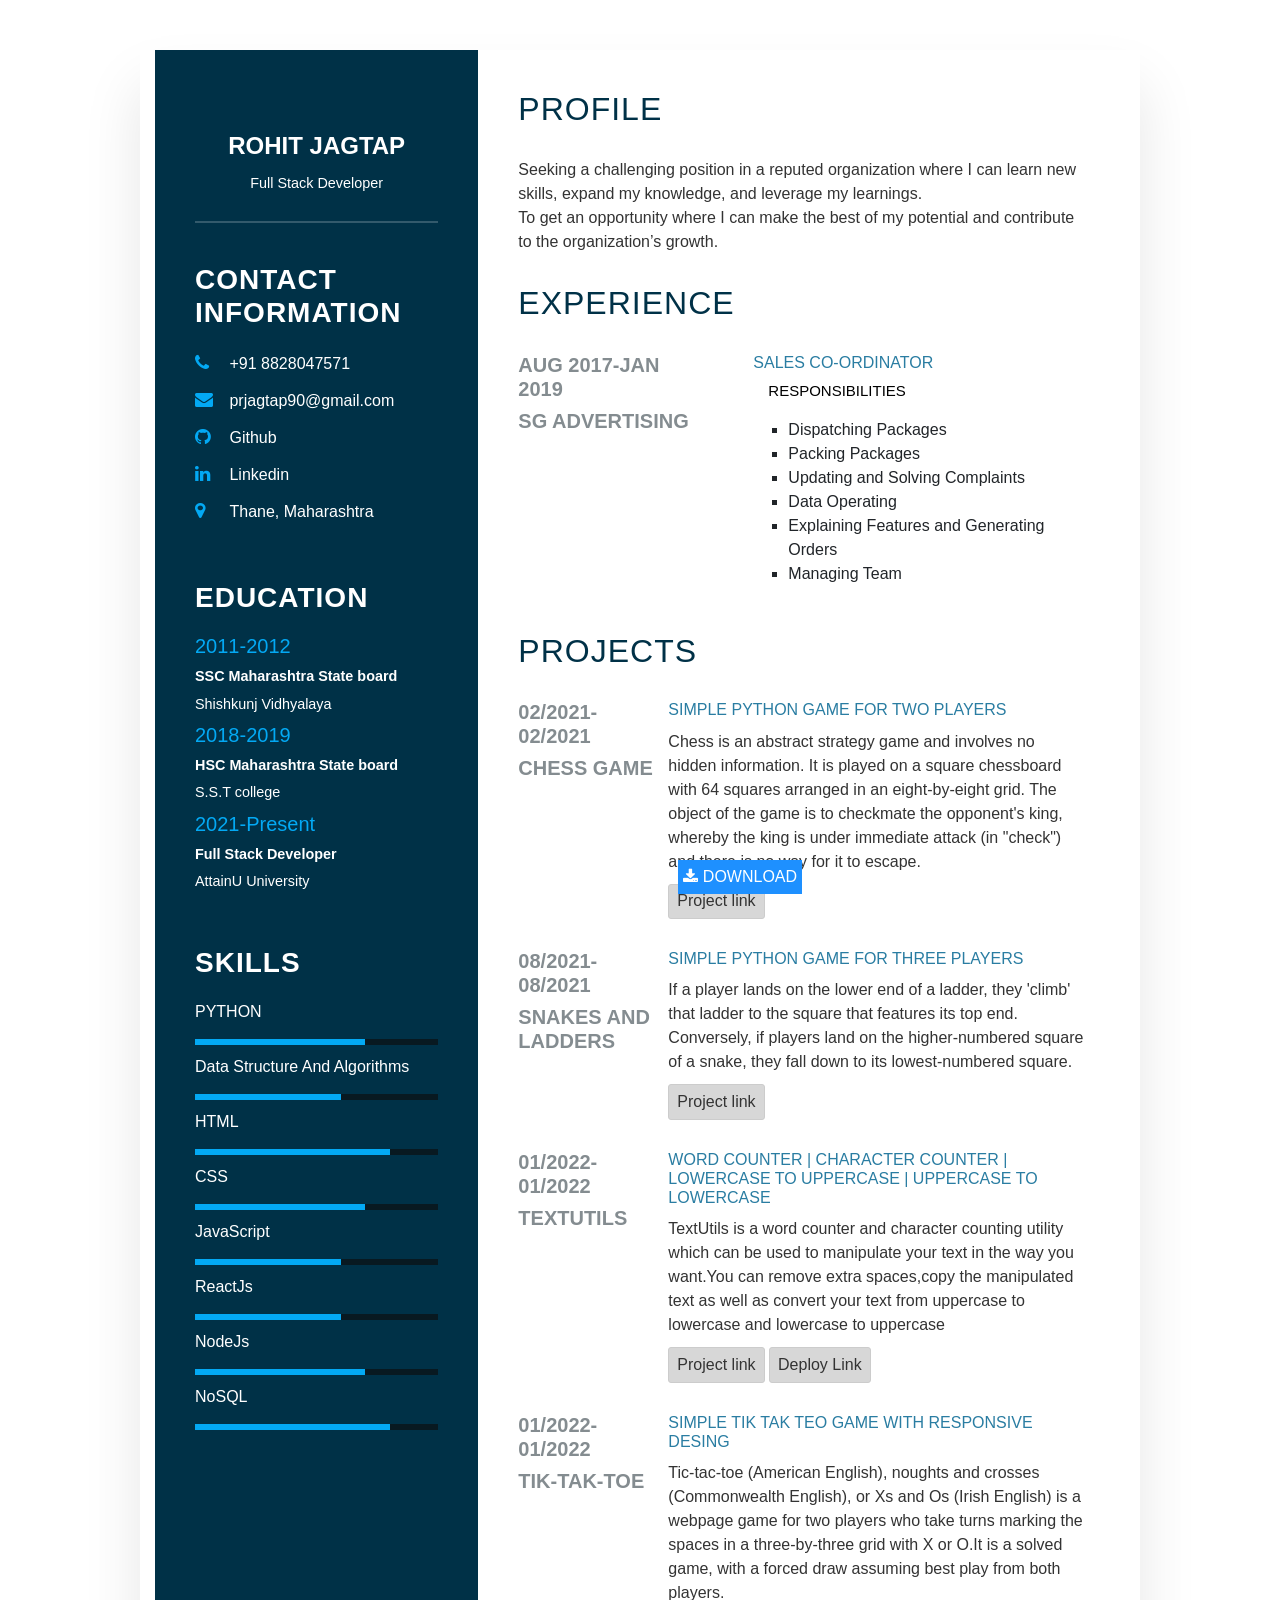
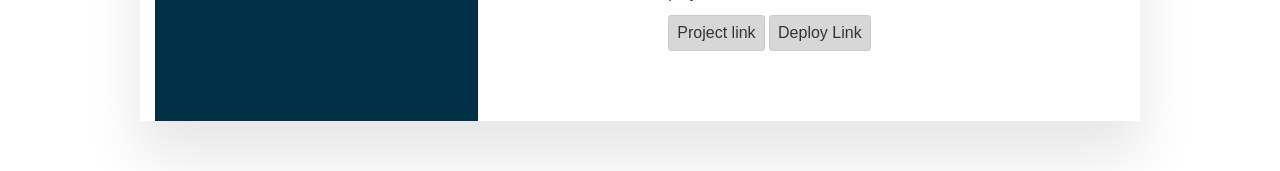
==== index.html @ fd27cbea "update" ====
<!DOCTYPE html>
<html lang="en">

<head>
    <meta charset="UTF-8">
    <meta http-equiv="X-UA-Compatible" content="IE=edge">
    <meta name="viewport" content="width=device-width, initial-scale=1.0">
    <title>Rohit Jagtap Resume</title>
    <link rel="stylesheet" href="https://cdnjs.cloudflare.com/ajax/libs/font-awesome/4.7.0/css/font-awesome.css"
        integrity="sha512-5A8nwdMOWrSz20fDsjczgUidUBR8liPYU+WymTZP1lmY9G6Oc7HlZv156XqnsgNUzTyMefFTcsFH/tnJE/+xBg=="
        crossorigin="anonymous" referrerpolicy="no-referrer" />
    <link rel="stylesheet" href="https://maxcdn.bootstrapcdn.com/bootstrap/4.0.0/css/bootstrap.min.css"
        integrity="sha384-Gn5384xqQ1aoWXA+058RXPxPg6fy4IWvTNh0E263XmFcJlSAwiGgFAW/dAiS6JXm" crossorigin="anonymous">
    <link rel="stylesheet" href="style.css">

</head>

<body>
    <div class="container">
        <div class="left">
            <div class="profile-text">
                <!-- <div class="imgBx">
                    <img src="https://www.w3schools.com/howto/img_avatar.png" alt="">
                </div> -->
                <h1>Rohit Jagtap</h1>

                <h4>Full Stack Developer</h4>
            </div>
            <div class="contactInfo">
                <h3 class="title">Contact Information</h3>
                <ul>
                    <li>
                        <span class="icon"><i class="fa fa-phone" aria-hidden="true"></i>
                        </span>
                        <span class="text">+91 8828047571</span>
                    </li>
                    <li>
                        <span class="icon"><i class="fa fa-envelope" aria-hidden="true"></i>
                        </span>
                        <span class="text">prjagtap90@gmail.com</span>
                    </li>
                    <li>
                        <span class="icon"><i class="fa fa-github" aria-hidden="true"></i>
                        </span>
                        <span class="text to"><a href="https://github.com/attainu/Rohit-Jagtap-au19 ">Github</a></span>
                    </li>
                    <li>
                        <span class="icon"><i class="fa fa-linkedin" aria-hidden="true"></i>
                        </span>
                        <span class="text to"><a
                                href="https://www.linkedin.com/in/rohit-jagtap-3a0505222/ ">Linkedin</a></span>
                    </li>
                    <li>
                        <span class="icon"><i class="fa fa-map-marker" aria-hidden="true"></i>
                        </span>
                        <span class="text">Thane, Maharashtra</span>
                    </li>
                </ul>


            </div>
            <div class="contactInfo education">
                <h3 class="title">Education</h3>
                <ul>
                    <li>
                        <h5>2011-2012</h5>
                        <h4>SSC Maharashtra State board</h4>
                        <h4>Shishkunj Vidhyalaya</h4>
                    </li>
                    <li>
                        <h5>2018-2019</h5>
                        <h4>HSC Maharashtra State board</h4>
                        <h4>S.S.T college</h4>
                    </li>
                    <li>
                        <h5>2021-Present</h5>
                        <h4>Full Stack Developer</h4>
                        <h4>AttainU University</h4>
                    </li>
                </ul>
            </div>
            <div class="contactInfo skills">
                <h3 class="title">Skills</h3>
                <ul>
                    <li>
                        <span class="text">PYTHON</span>
                        <span class="percent">
                            <div style="width:70%"></div>
                        </span>
                    </li>
                    <li>
                        <span class="text">Data Structure And Algorithms</span>
                        <span class="percent">
                            <div style="width:60%"></div>
                        </span>
                    </li>
                    <li>
                        <span class="text">HTML</span>
                        <span class="percent">
                            <div style="width:80%"></div>
                        </span>
                    </li>
                    <li>
                        <span class="text">CSS</span>
                        <span class="percent">
                            <div style="width:70%"></div>
                        </span>
                    </li>
                    <li>
                        <span class="text">JavaScript</span>
                        <span class="percent">
                            <div style="width:60%"></div>
                        </span>
                    </li>
                    <li>
                        <span class="text">ReactJs</span>
                        <span class="percent">
                            <div style="width:60%"></div>
                        </span>
                    </li>
                    <li>
                        <span class="text">NodeJs</span>
                        <span class="percent">
                            <div style="width:70%"></div>
                        </span>
                    </li>
                    <li>
                        <span class="text">NoSQL</span>
                        <span class="percent">
                            <div style="width:80%"></div>
                        </span>
                    </li>
                </ul>

            </div>

        </div>
        <div class="right">
            <div class="about">
                <h2 class="title2">Profile</h2>
                <p style="margin-bottom: 30px;">Seeking a challenging position in a reputed organization where I
                    can learn new skills, expand my knowledge, and leverage my
                    learnings. <br>
                    To get an opportunity where I can make the best of my potential
                    and contribute to the organization’s growth. </p>
            </div>
            <div class="about">
                <h2 class="title2">Experience</h2>
                <div class="box">
                    <div class="year_company">
                        <h5>Aug 2017-Jan 2019</h5>
                        <h5>SG Advertising</h5>
                    </div>
                    <div class="text">
                        <h4 class="pd1">Sales Co-ordinator</h4>
                        <h4 class="pd3" style="color: black; font-size: 15px;
                        ">Responsibilities</h4>
                        <ul class="pd2">
                            <li>Dispatching Packages</li>
                            <li>Packing Packages</li>
                            <li>Updating and Solving Complaints</li>
                            <li>Data Operating</li>
                            <li>Explaining Features and Generating Orders</li>
                            <li>Managing Team</li>
                        </ul>
                    </div>
                </div>

            </div>
            <div class="about project">
                <h2 class="title2">Projects</h2>
                <div class="box">
                    <div class="year_company">
                        <h5>02/2021-02/2021</h5>
                        <h5>Chess Game</h5>
                    </div>
                    <div class="text">
                        <h4 class="mt">Simple python Game for two players</h4>
                        <p class="mt">Chess is an abstract strategy game and involves no hidden information. It is
                            played on a square chessboard with 64 squares arranged in an eight-by-eight grid. The object
                            of the game is to checkmate the opponent's king, whereby the king is under immediate attack
                            (in "check") and there is no way for it to escape. </p>
                        <a href="https://github.com/attainu/python-project-rohit-jagtap-au16/tree/dev" class="btn"
                            target="_blank">
                            Project link</a>
                    </div>
                </div>
                <div class="box">
                    <div class="year_company">
                        <h5>08/2021-08/2021</h5>
                        <h5>Snakes and Ladders</h5>
                    </div>
                    <div class="text">
                        <h4 class="mt">Simple python Game for three players</h4>
                        <p class="mt">If a player lands on the lower end of a ladder, they 'climb' that ladder to the
                            square that features its top end. Conversely, if players land on the higher-numbered square
                            of a snake, they fall down to its lowest-numbered square. </p>
                        <a href="https://github.com/attainu/python-project-Rohit-Jagtap-au17/tree/dev" class="btn"
                            target="_blank">Project link</a>
                    </div>
                </div>
                <div class="box">
                    <div class="year_company">
                        <h5>01/2022-01/2022</h5>
                        <h5>TextUtils</h5>
                    </div>
                    <div class="text">
                        <h4 class="mt">Word counter | character counter | lowercase to uppercase | uppercase to
                            lowercase</h4>
                        <p class="mt">TextUtils is a word counter and character counting utility which can be used to
                            manipulate your text in the way you want.You can remove extra spaces,copy the manipulated
                            text as well as convert your text from uppercase to lowercase and lowercase to uppercase</p>
                        <div class="link">
                            <a href="https://github.com/Rohit-Jagtap-au19/rohit/tree/main/my-app" class="btn"
                                target="_blank">Project link</a>
                            <a href="https://text-utlies.herokuapp.com/" class="btn" target="_blank">Deploy Link</a>
                        </div>
                    </div>
                </div>
                <div class="box">
                    <div class="year_company">
                        <h5>01/2022-01/2022</h5>
                        <h5>Tik-Tak-Toe</h5>
                    </div>
                    <div class="text">
                        <h4 class="mt">simple tik tak teo game with Responsive desing </h4>
                        <p class="mt">Tic-tac-toe (American English), noughts and crosses (Commonwealth English), or Xs
                            and Os (Irish English) is a webpage game for two players who take turns marking the
                            spaces in a three-by-three grid with X or O.It is a solved game, with a forced draw
                            assuming best play from both players.</p>
                        <div class="link">
                            <a href="https://github.com/Rohit-Jagtap-au19/TikTack" class="btn" target="_blank">Project
                                link</a>
                            <a href="https://tiktacto.herokuapp.com/ " class="btn" target="_blank">Deploy Link</a>
                        </div>
                    </div>
                </div>
            </div>
        </div>


    </div>
    <div class="get_Resume">
        <a href="Rohit.pdf" download='Rohit.pdf'>
            <button type="button" class='download' style="padding:5px;"><i class="fa fa-download"></i> DOWNLOAD</button>
        </a>
    </div>
</body>

</html>
---- style.css ----
*{
    margin: 0;
    padding: 0;
    box-sizing: border-box;
    font-family: 'Segoe UI', Tahoma, Geneva, Verdana, sans-serif;
}
body{
    /* background: lightblue; */
    display: flex;
    justify-content: center;
    align-items: center;
    min-height: 100vh;
}
.container{
    position: relative;
    width: 100%;
    max-width: 1000px;
    min-height: 1000px;
    margin: 50px; /* to remove margin from Top*/
    background: #fff;
    display: grid;
    grid-template-columns: 1fr 2fr;
    box-shadow: 0 35px 55px rgba(0,0,0,0.1);
}

/* left Section */

.left{
    position: relative;
    background: #003147;
    padding: 40px;

}
.profile-text{
    position: relative;
    display: flex;
    flex-direction: column;
    border-bottom: 2px solid rgba(255, 255, 255, 0.2);
    align-items: center;
    padding-bottom: 20px;
}
.imgBx{
    position: relative;
    width: 200px;
    height: 200px;
    border-radius: 50%;
    overflow: hidden;
    background-color: saddlebrown;
}
img{
    position: absolute;
    top: 0;
    left: 0;
    width: 100%;
    height: 100%;
    object-fit: cover;

}
h1{
    color: #fff;
    font-size: 1.5rem;
    margin-top: 45px;
    text-transform: uppercase;
    text-align: center;
    font-weight: 600;
    line-height: 1.4rem;
}
h4{
   color: #fff;
   margin-top: 10px;
   font-size: 0.9em;
}
.contactInfo{
    padding-top: 40px;
}
.title{
    color: #fff;
    text-transform: uppercase;
    font-weight: 600;
    letter-spacing: 1px;
    margin-bottom:20px ;
}
.contactInfo ul{
    position: relative;
}
.contactInfo ul li{
    position: relative;
    list-style: none;
    margin: 10px 0;
}
.to{
    cursor: pointer;
}
.contactInfo ul li .icon{
    display: inline-block;
    width: 30px;
    font-size: 18px;
    color: #03a9f4;
}
.contactInfo ul li span{ 
   color: #fff;
   font-weight: 300;
}
a{
    text-decoration: none;
    color: #fff;
}
.education li{
    margin-bottom: 15px;
}
.education h5{
    color: #03a9f4;
    font-weight: 500;
}
.education h4:nth-child(2)
{
    color: #fff;
    font-weight: 600;
}
.education h4{
    color: #fff;
    font-weight: 300;
}
.skills .percent{
    position: relative;
    width: 100%;
    height: 6px;
    background: #081921;
    display: block;
    margin-top: 15px;
}
.percent div{
    position: absolute;
    top: 0;
    left: 0;
    height: 100%;
    background: #03a9f4;
}
.pd1{
    padding-left: 50px;
    margin-top: 0;
    margin-bottom: 10px;

}
.pd2{
    padding-left: 85px;
    list-style-type:square ;
}
.pd3{
    padding-left: 65px;
    padding-bottom: 10px;
}




/* Right Section */

.right{
    position: relative;
    background: #fff;
    padding: 40px;
}
.about{
    margin-bottom: 20px;
}
.about:last-child{
    margin-bottom: 0;
}
.title2{
    color: #003147;
    text-transform: uppercase;
    letter-spacing: 1px;
    margin-bottom: 30px;
}
p{
    color: #333;
}
.about .box{
    display: flex;
    flex-direction: row;
    margin: 30px 0;  /* remove spaces between */
}
.about .box .year_company{
    min-width: 150px;
}
.about .box .year_company h5{
    text-transform: uppercase;
    color: #848c90;
    font-weight: 600;
}
.about .box .text h4{
    color: #2a7da2;
    text-transform: uppercase;
    font-size: 16px;
}
.mt{
    margin-top:0px;
    margin-bottom:10px;
} 
.btn{
    background:#d7d7d7;
    border:1px solid #ccc;
    -moz-border-radius:3px;
    -webkit-border-radius:3px;
    -khtml-border-radius:3px;
    border-radius:3px;
    color:#333;
    padding:.3em .5em;
    text-decoration:none; 
    cursor: pointer;
}

/* get resume */
.download{
    position: fixed;
    bottom: 6px;
    left: 53%;
    border-radius: 90px
    margin-left: -104.5px; /*104.5px is half of the button's width*/
    border: none;
    background-color: dodgerblue;
    color: white;
    border
}

.download:hover {
    background-color: RoyalBlue;
  }
  
.get_Resume{
  height:1000px;
}

@media only screen 
   and (max-width : 415px) {

   .btn{
       margin-bottom: 5px;
   }

   .download{
       background-color: dodgerblue;
       color: white;
       border: none;
   }

   .download:hover {
    background-color: RoyalBlue;
  }

}
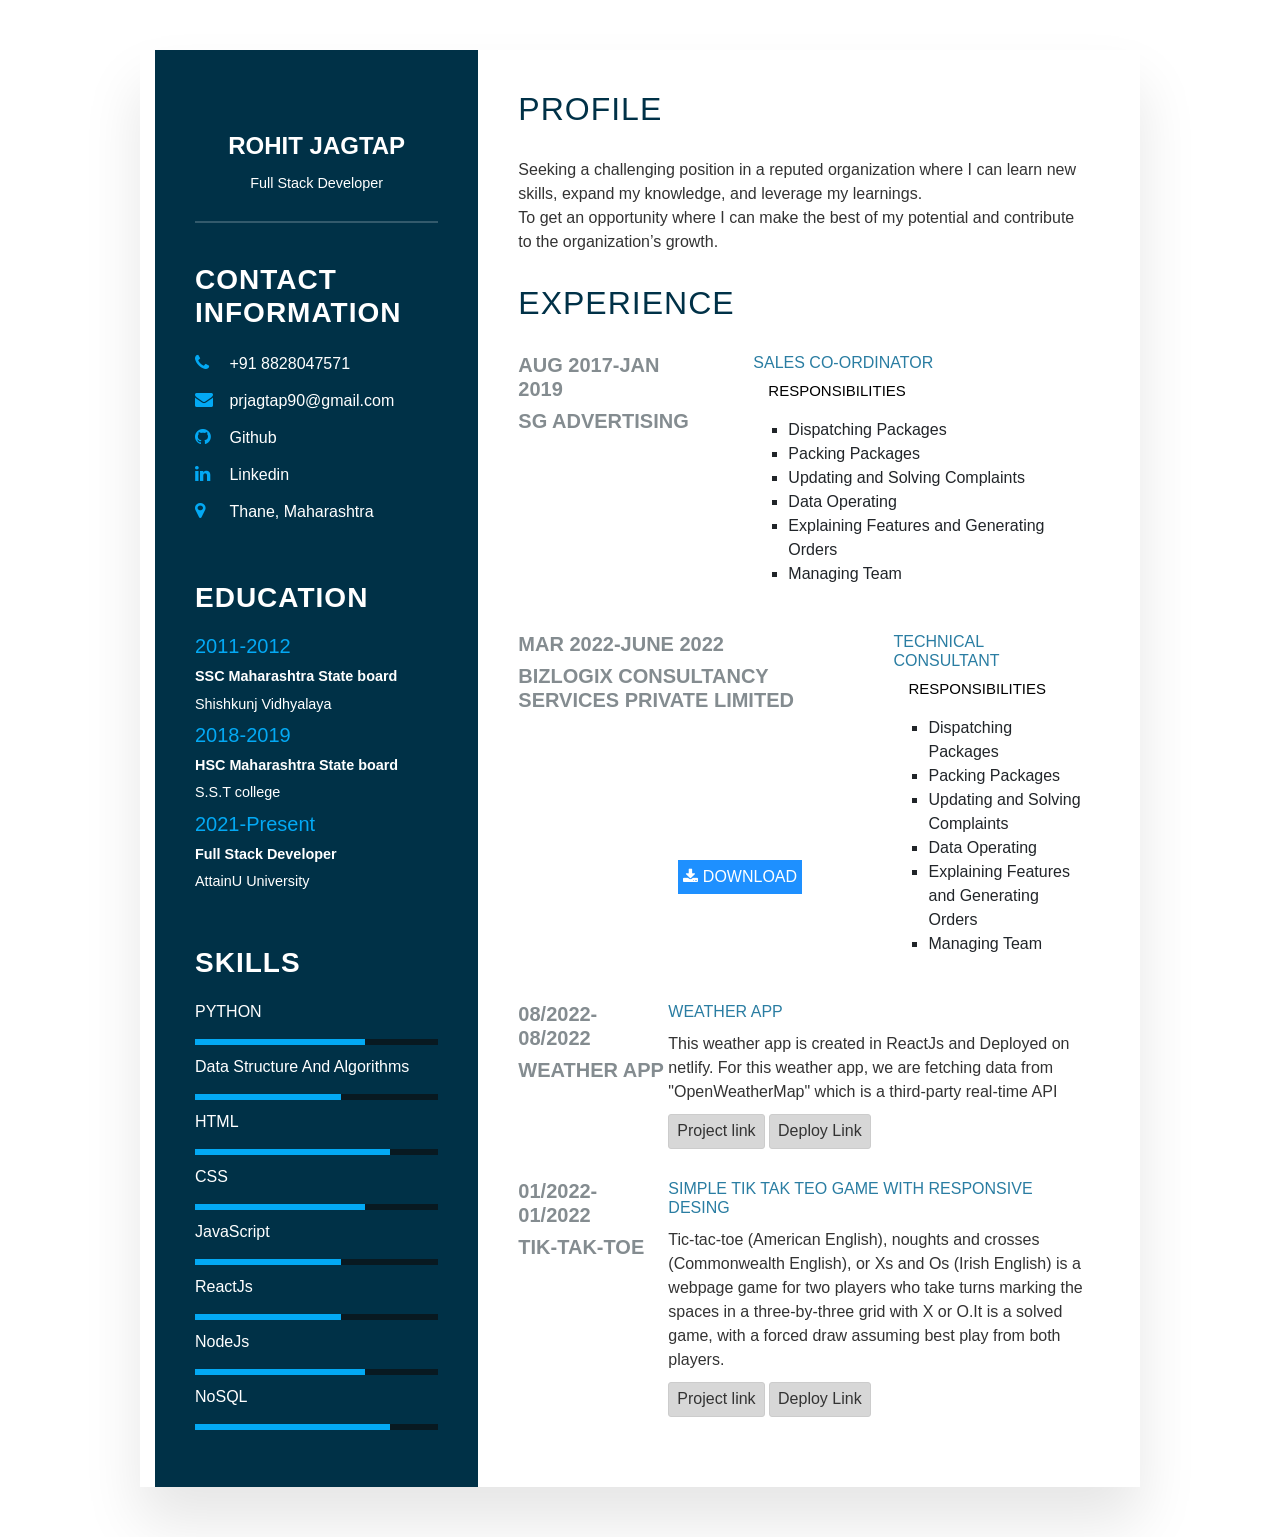
==== commit cf632da2: "changes" ====
--- a/index.html
+++ b/index.html
@@ -165,55 +165,40 @@
                         </ul>
                     </div>
                 </div>
+                <div class="box">
+                    <div class="year_company">
+                        <h5>Mar 2022-June 2022</h5>
+                        <h5>Bizlogix Consultancy Services Private Limited</h5>
+                    </div>
+                    <div class="text">
+                        <h4 class="pd1">Technical Consultant</h4>
+                        <h4 class="pd3" style="color: black; font-size: 15px;
+                        ">Responsibilities</h4>
+                        <ul class="pd2">
+                            <li>Dispatching Packages</li>
+                            <li>Packing Packages</li>
+                            <li>Updating and Solving Complaints</li>
+                            <li>Data Operating</li>
+                            <li>Explaining Features and Generating Orders</li>
+                            <li>Managing Team</li>
+                        </ul>
+                    </div>
+                </div>
 
             </div>
             <div class="about project">
-                <h2 class="title2">Projects</h2>
-                <div class="box">
-                    <div class="year_company">
-                        <h5>02/2021-02/2021</h5>
-                        <h5>Chess Game</h5>
-                    </div>
-                    <div class="text">
-                        <h4 class="mt">Simple python Game for two players</h4>
-                        <p class="mt">Chess is an abstract strategy game and involves no hidden information. It is
-                            played on a square chessboard with 64 squares arranged in an eight-by-eight grid. The object
-                            of the game is to checkmate the opponent's king, whereby the king is under immediate attack
-                            (in "check") and there is no way for it to escape. </p>
-                        <a href="https://github.com/attainu/python-project-rohit-jagtap-au16/tree/dev" class="btn"
-                            target="_blank">
-                            Project link</a>
-                    </div>
-                </div>
-                <div class="box">
-                    <div class="year_company">
-                        <h5>08/2021-08/2021</h5>
-                        <h5>Snakes and Ladders</h5>
-                    </div>
-                    <div class="text">
-                        <h4 class="mt">Simple python Game for three players</h4>
-                        <p class="mt">If a player lands on the lower end of a ladder, they 'climb' that ladder to the
-                            square that features its top end. Conversely, if players land on the higher-numbered square
-                            of a snake, they fall down to its lowest-numbered square. </p>
-                        <a href="https://github.com/attainu/python-project-Rohit-Jagtap-au17/tree/dev" class="btn"
-                            target="_blank">Project link</a>
-                    </div>
-                </div>
-                <div class="box">
-                    <div class="year_company">
-                        <h5>01/2022-01/2022</h5>
-                        <h5>TextUtils</h5>
-                    </div>
-                    <div class="text">
-                        <h4 class="mt">Word counter | character counter | lowercase to uppercase | uppercase to
-                            lowercase</h4>
-                        <p class="mt">TextUtils is a word counter and character counting utility which can be used to
-                            manipulate your text in the way you want.You can remove extra spaces,copy the manipulated
-                            text as well as convert your text from uppercase to lowercase and lowercase to uppercase</p>
+                <div class="box">
+                    <div class="year_company">
+                        <h5>08/2022-08/2022</h5>
+                        <h5>Weather App</h5>
+                    </div>
+                    <div class="text">
+                        <h4 class="mt">Weather App</h4>
+                        <p class="mt">This weather app is created in ReactJs and Deployed on netlify. For this weather app, we are fetching data from "OpenWeatherMap" which is a third-party real-time API</p>
                         <div class="link">
-                            <a href="https://github.com/Rohit-Jagtap-au19/rohit/tree/main/my-app" class="btn"
+                            <a href="https://github.com/Rohit-Jagtap-au19/weatherApp" class="btn"
                                 target="_blank">Project link</a>
-                            <a href="https://text-utlies.herokuapp.com/" class="btn" target="_blank">Deploy Link</a>
+                            <a href="https://rohitweatherapp.netlify.app/" class="btn" target="_blank">Deploy Link</a>
                         </div>
                     </div>
                 </div>
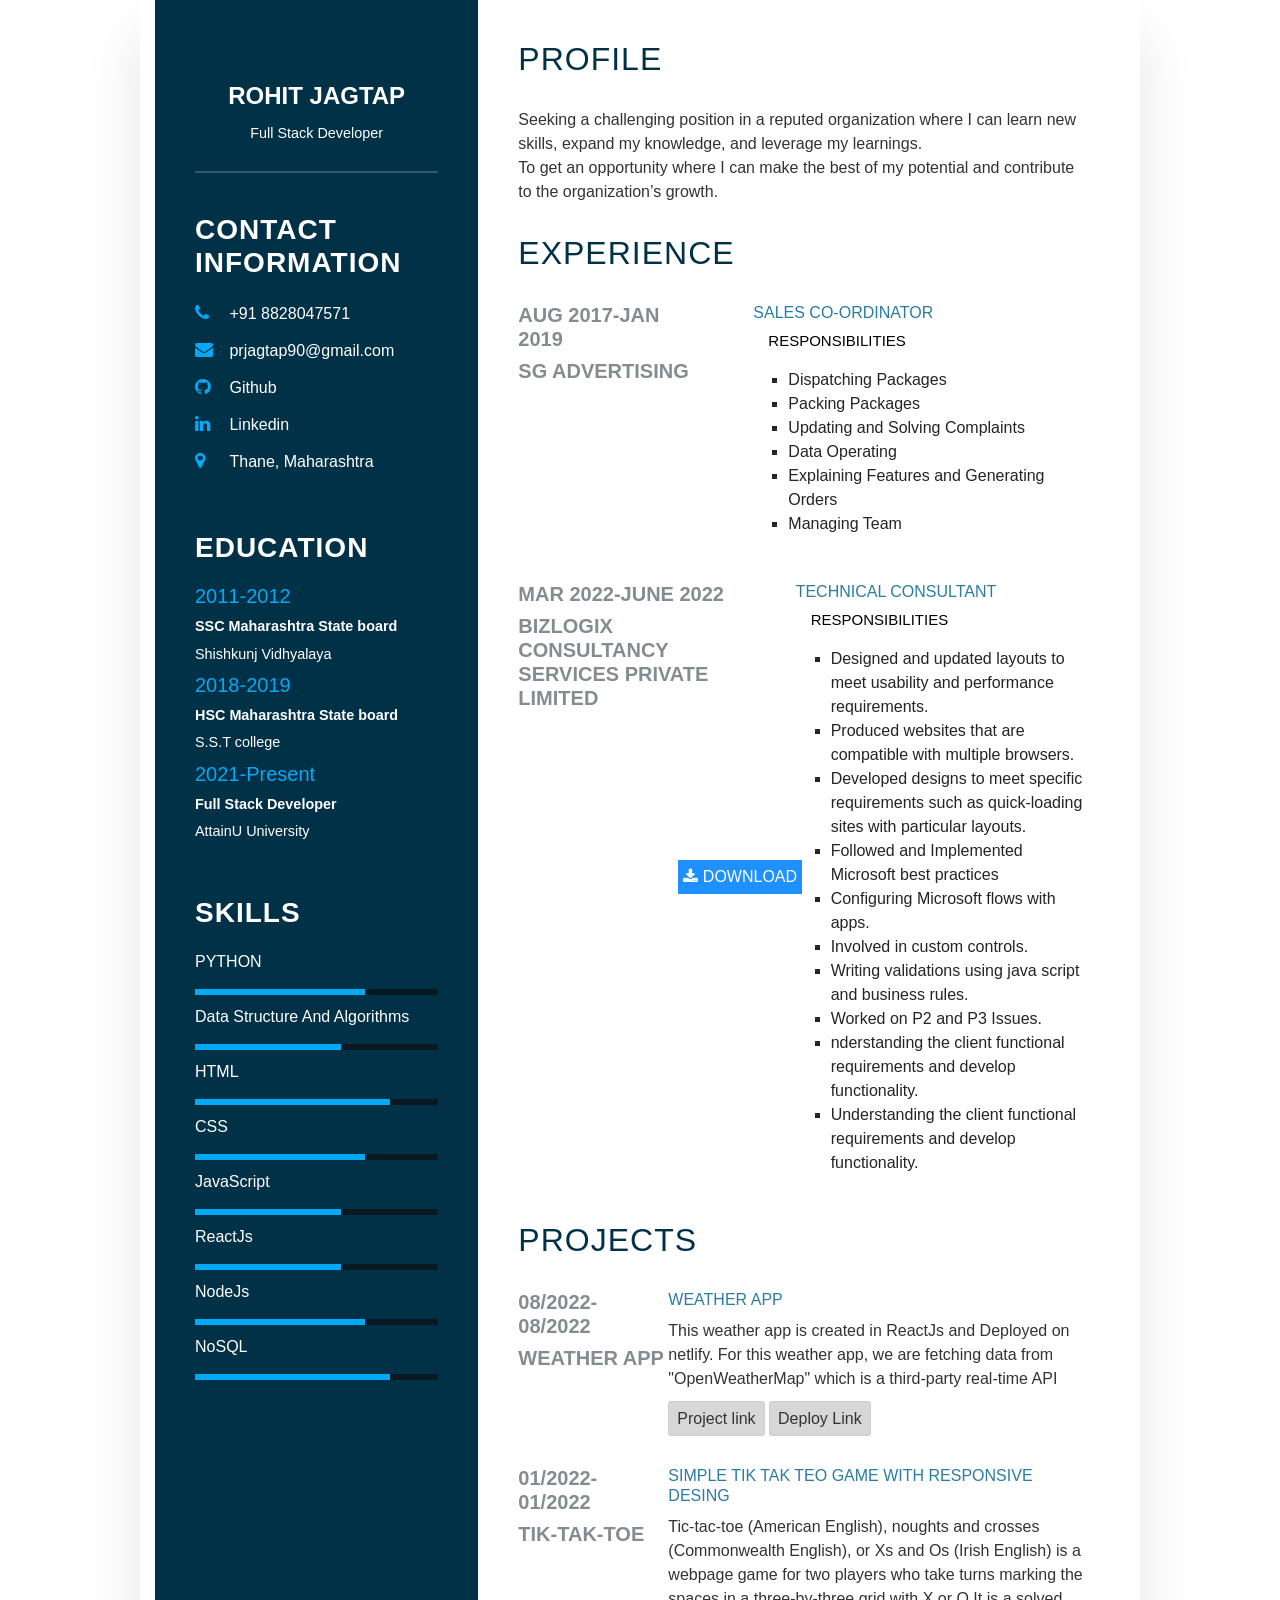
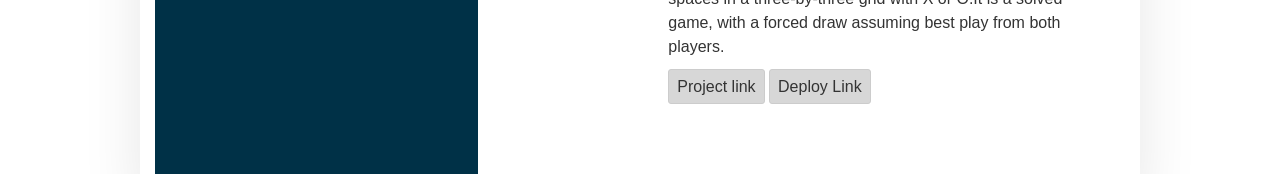
==== commit 2258dd15: "updated resume and PDF" ====
--- a/index.html
+++ b/index.html
@@ -175,18 +175,23 @@
                         <h4 class="pd3" style="color: black; font-size: 15px;
                         ">Responsibilities</h4>
                         <ul class="pd2">
-                            <li>Dispatching Packages</li>
-                            <li>Packing Packages</li>
-                            <li>Updating and Solving Complaints</li>
-                            <li>Data Operating</li>
-                            <li>Explaining Features and Generating Orders</li>
-                            <li>Managing Team</li>
+                            <li>Designed and updated layouts to meet usability and performance requirements.</li>
+                            <li>Produced websites that are compatible with multiple browsers.</li>
+                            <li>Developed designs to meet specific requirements such as quick-loading sites with particular layouts.</li>
+                            <li>Followed and Implemented Microsoft best practices</li>
+                            <li>Configuring Microsoft flows with apps.</li>
+                            <li>Involved in custom controls.</li>
+                            <li>Writing validations using java script and business rules.</li>
+                            <li>Worked on P2 and P3 Issues.</li>
+                            <li>nderstanding the client functional requirements and develop functionality.</li>
+                            <li>Understanding the client functional requirements and develop functionality.</li>
                         </ul>
                     </div>
                 </div>
-
-            </div>
+            </div>
+
             <div class="about project">
+                <h2 class="title2">Projects</h2>
                 <div class="box">
                     <div class="year_company">
                         <h5>08/2022-08/2022</h5>
@@ -202,6 +207,7 @@
                         </div>
                     </div>
                 </div>
+                
                 <div class="box">
                     <div class="year_company">
                         <h5>01/2022-01/2022</h5>
@@ -226,7 +232,7 @@
 
     </div>
     <div class="get_Resume">
-        <a href="Rohit.pdf" download='Rohit.pdf'>
+        <a href="resume.pdf" download='resume.pdf'>
             <button type="button" class='download' style="padding:5px;"><i class="fa fa-download"></i> DOWNLOAD</button>
         </a>
     </div>
--- a/style.css
+++ b/style.css
@@ -16,7 +16,7 @@
     width: 100%;
     max-width: 1000px;
     min-height: 1000px;
-    margin: 50px; /* to remove margin from Top*/
+    margin: 0px; /* to remove margin from Top*/
     background: #fff;
     display: grid;
     grid-template-columns: 1fr 2fr;
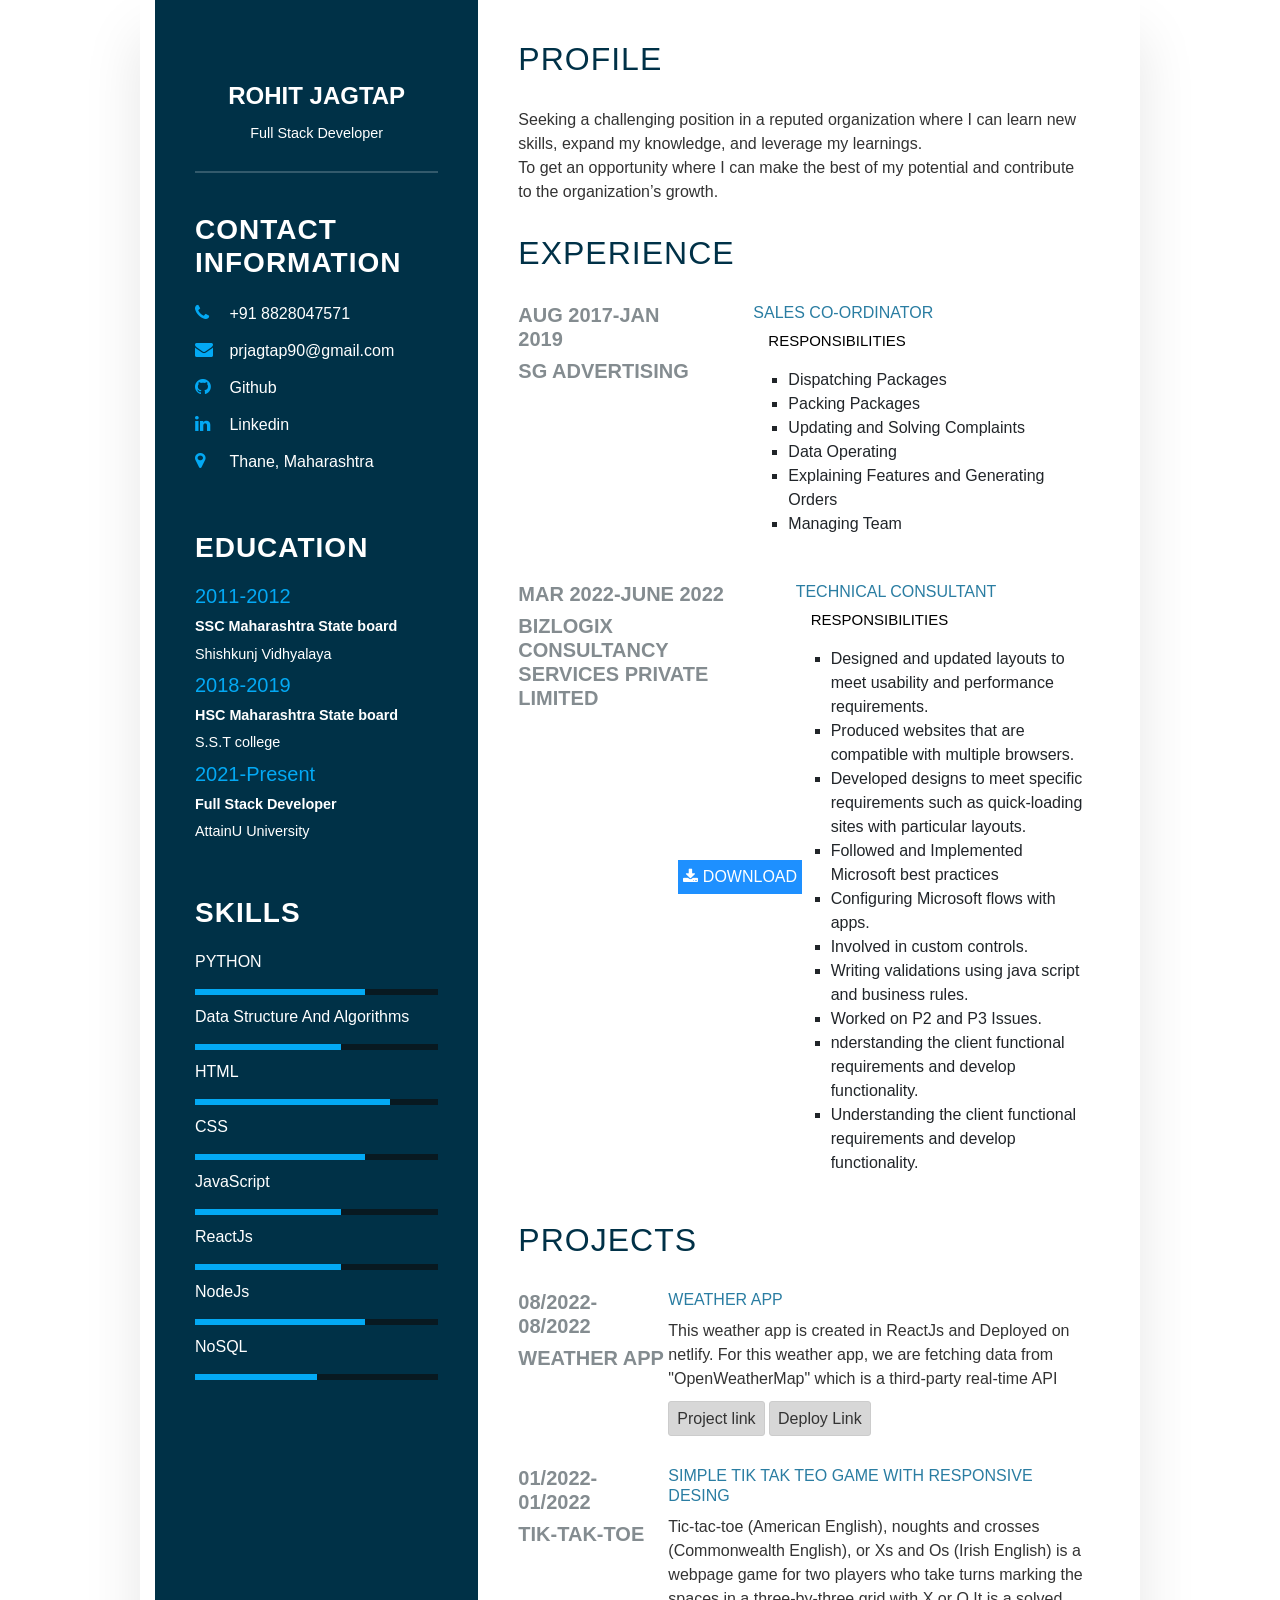
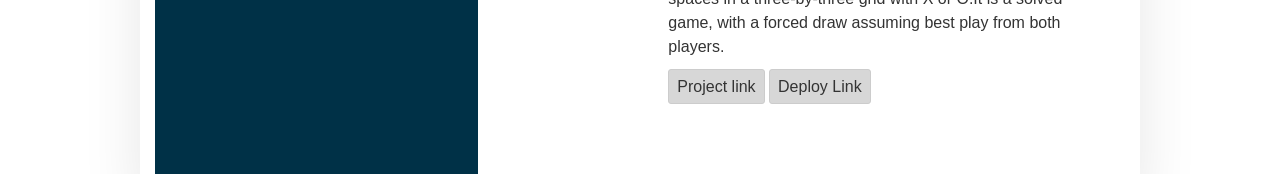
==== commit d7c54c39: "update" ====
--- a/index.html
+++ b/index.html
@@ -127,7 +127,7 @@
                     <li>
                         <span class="text">NoSQL</span>
                         <span class="percent">
-                            <div style="width:80%"></div>
+                            <div style="width:50%"></div>
                         </span>
                     </li>
                 </ul>
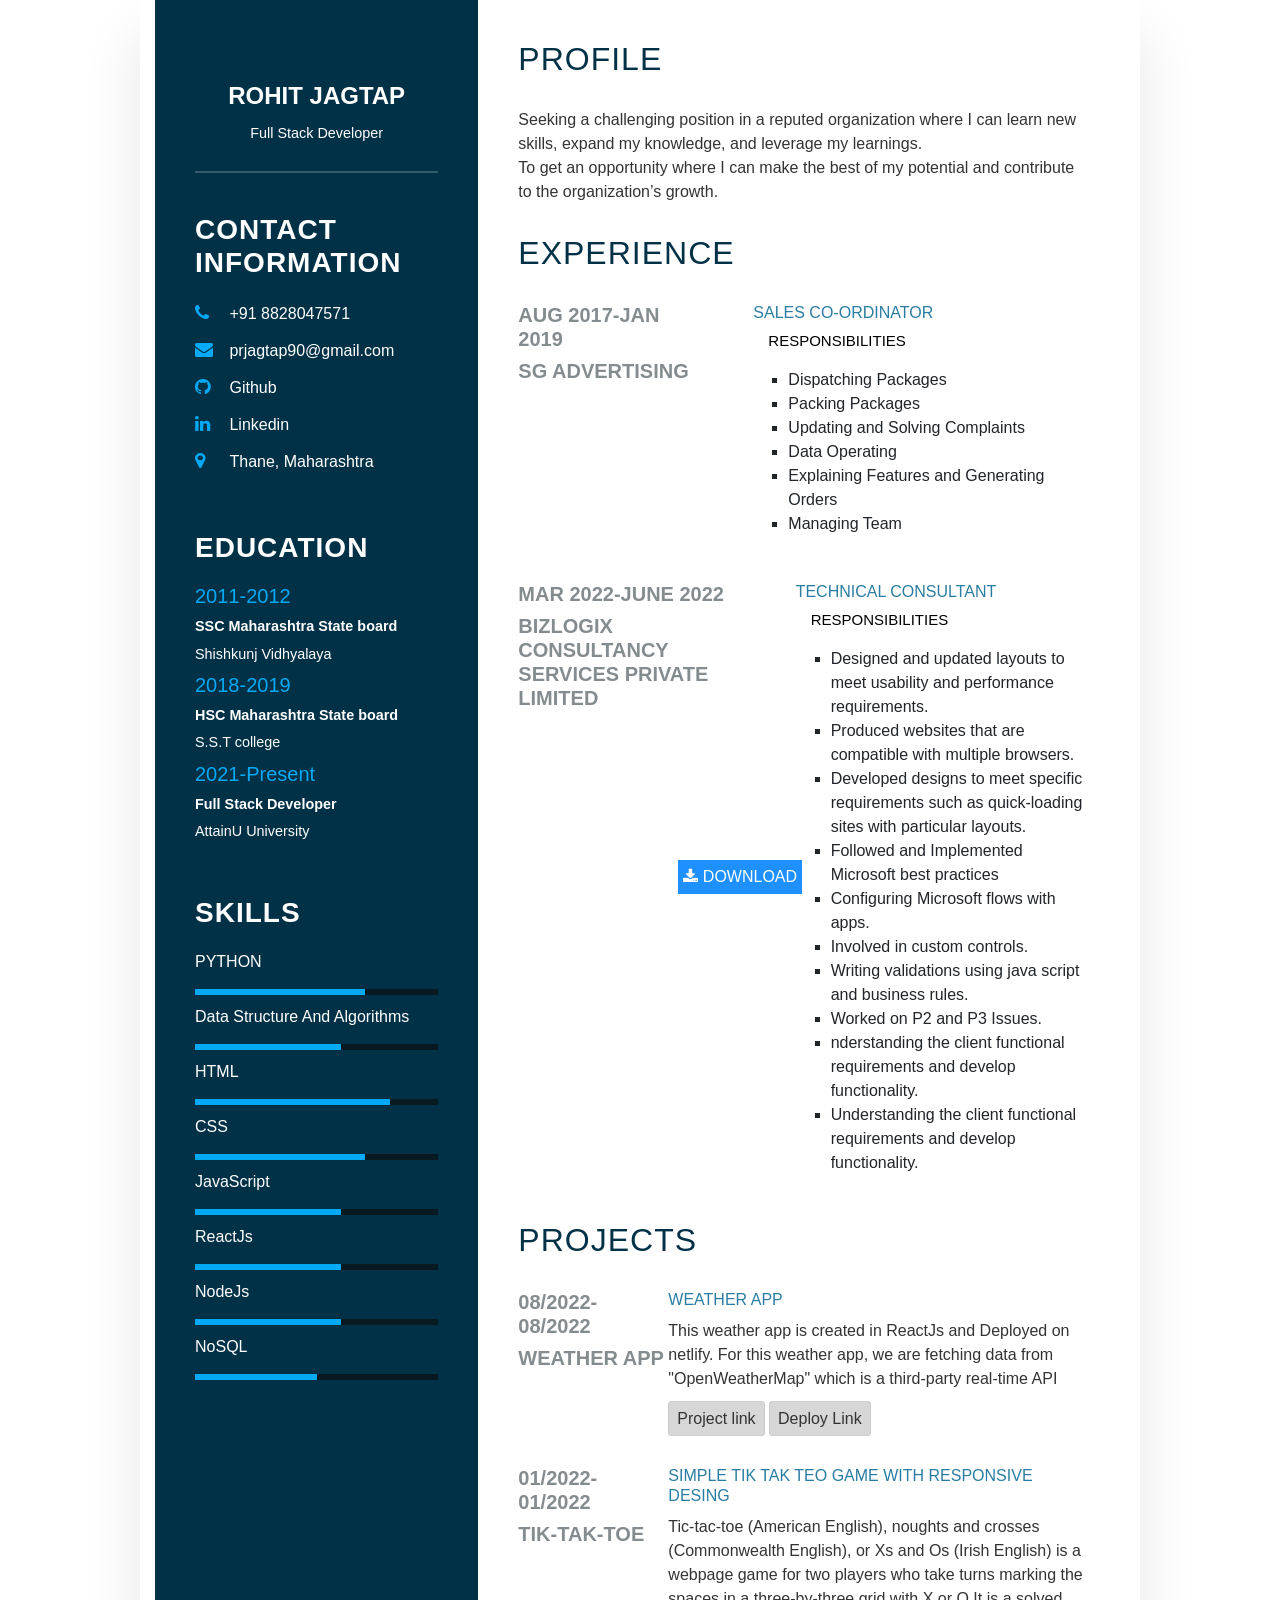
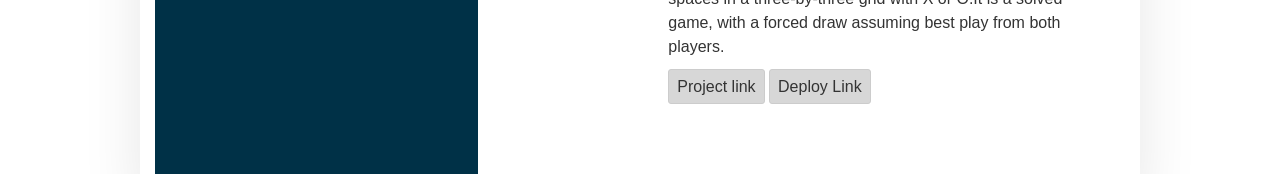
==== commit b638e3cf: "update" ====
--- a/index.html
+++ b/index.html
@@ -121,7 +121,7 @@
                     <li>
                         <span class="text">NodeJs</span>
                         <span class="percent">
-                            <div style="width:70%"></div>
+                            <div style="width:60%"></div>
                         </span>
                     </li>
                     <li>
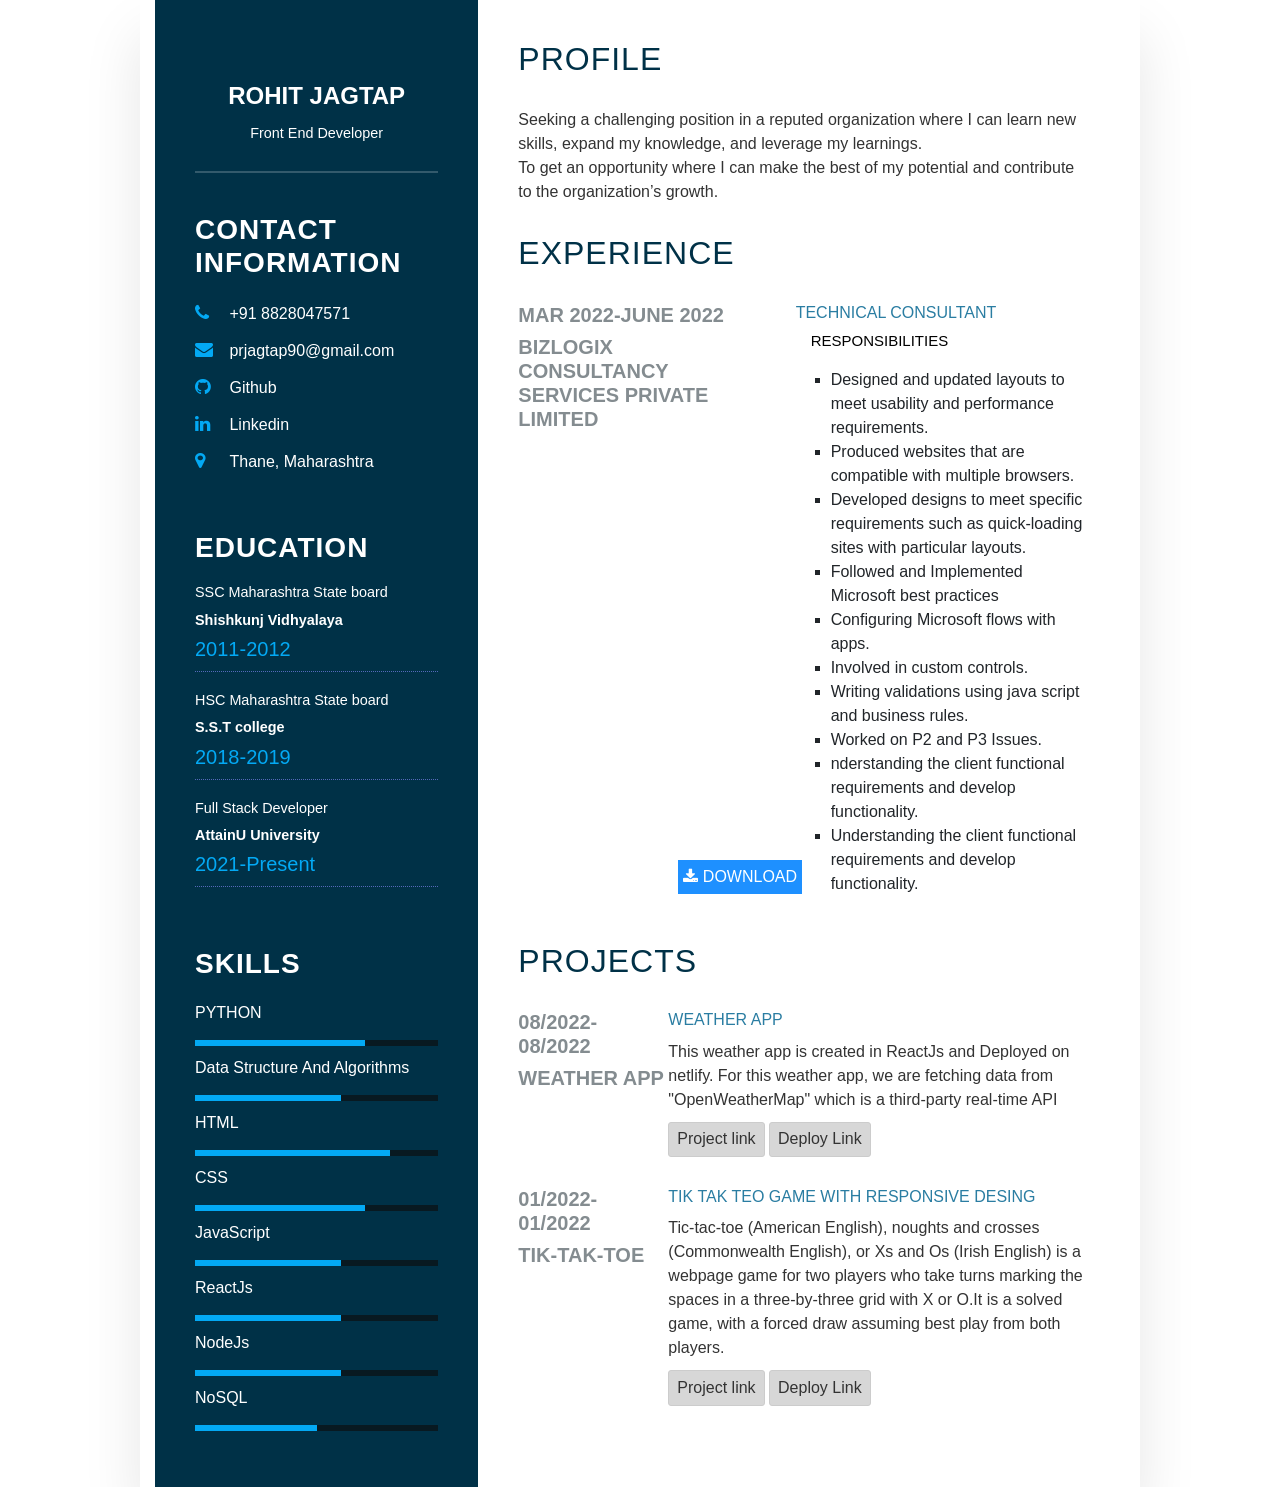
==== commit fd081eab: "Updated resume" ====
--- a/index.html
+++ b/index.html
@@ -19,12 +19,9 @@
     <div class="container">
         <div class="left">
             <div class="profile-text">
-                <!-- <div class="imgBx">
-                    <img src="https://www.w3schools.com/howto/img_avatar.png" alt="">
-                </div> -->
                 <h1>Rohit Jagtap</h1>
 
-                <h4>Full Stack Developer</h4>
+                <h4>Front End Developer</h4>
             </div>
             <div class="contactInfo">
                 <h3 class="title">Contact Information</h3>
@@ -42,7 +39,7 @@
                     <li>
                         <span class="icon"><i class="fa fa-github" aria-hidden="true"></i>
                         </span>
-                        <span class="text to"><a href="https://github.com/attainu/Rohit-Jagtap-au19 ">Github</a></span>
+                        <span class="text to"><a href="https://github.com/Rohit-Jagtap-au19">Github</a></span>
                     </li>
                     <li>
                         <span class="icon"><i class="fa fa-linkedin" aria-hidden="true"></i>
@@ -63,19 +60,19 @@
                 <h3 class="title">Education</h3>
                 <ul>
                     <li>
-                        <h5>2011-2012</h5>
                         <h4>SSC Maharashtra State board</h4>
                         <h4>Shishkunj Vidhyalaya</h4>
-                    </li>
-                    <li>
-                        <h5>2018-2019</h5>
+                        <h5>2011-2012</h5>
+                    </li>
+                    <li>
                         <h4>HSC Maharashtra State board</h4>
                         <h4>S.S.T college</h4>
-                    </li>
-                    <li>
-                        <h5>2021-Present</h5>
+                        <h5>2018-2019</h5>
+                    </li>
+                    <li>
                         <h4>Full Stack Developer</h4>
                         <h4>AttainU University</h4>
+                        <h5>2021-Present</h5>
                     </li>
                 </ul>
             </div>
@@ -146,25 +143,6 @@
             </div>
             <div class="about">
                 <h2 class="title2">Experience</h2>
-                <div class="box">
-                    <div class="year_company">
-                        <h5>Aug 2017-Jan 2019</h5>
-                        <h5>SG Advertising</h5>
-                    </div>
-                    <div class="text">
-                        <h4 class="pd1">Sales Co-ordinator</h4>
-                        <h4 class="pd3" style="color: black; font-size: 15px;
-                        ">Responsibilities</h4>
-                        <ul class="pd2">
-                            <li>Dispatching Packages</li>
-                            <li>Packing Packages</li>
-                            <li>Updating and Solving Complaints</li>
-                            <li>Data Operating</li>
-                            <li>Explaining Features and Generating Orders</li>
-                            <li>Managing Team</li>
-                        </ul>
-                    </div>
-                </div>
                 <div class="box">
                     <div class="year_company">
                         <h5>Mar 2022-June 2022</h5>
@@ -214,7 +192,7 @@
                         <h5>Tik-Tak-Toe</h5>
                     </div>
                     <div class="text">
-                        <h4 class="mt">simple tik tak teo game with Responsive desing </h4>
+                        <h4 class="mt">tik tak teo game with Responsive desing </h4>
                         <p class="mt">Tic-tac-toe (American English), noughts and crosses (Commonwealth English), or Xs
                             and Os (Irish English) is a webpage game for two players who take turns marking the
                             spaces in a three-by-three grid with X or O.It is a solved game, with a forced draw
@@ -232,7 +210,7 @@
 
     </div>
     <div class="get_Resume">
-        <a href="resume.pdf" download='resume.pdf'>
+        <a href="Rohit-Jagtap-FE.pdf" download="Rohit-Jagtap-FE.pdf">
             <button type="button" class='download' style="padding:5px;"><i class="fa fa-download"></i> DOWNLOAD</button>
         </a>
     </div>
--- a/style.css
+++ b/style.css
@@ -87,6 +87,11 @@
     position: relative;
     list-style: none;
     margin: 10px 0;
+}
+.contactInfo ul li h5{
+    margin-bottom: 20px;
+    border-bottom: 1px dotted #7d85f0ac;
+    padding-bottom: 10px;
 }
 .to{
     cursor: pointer;
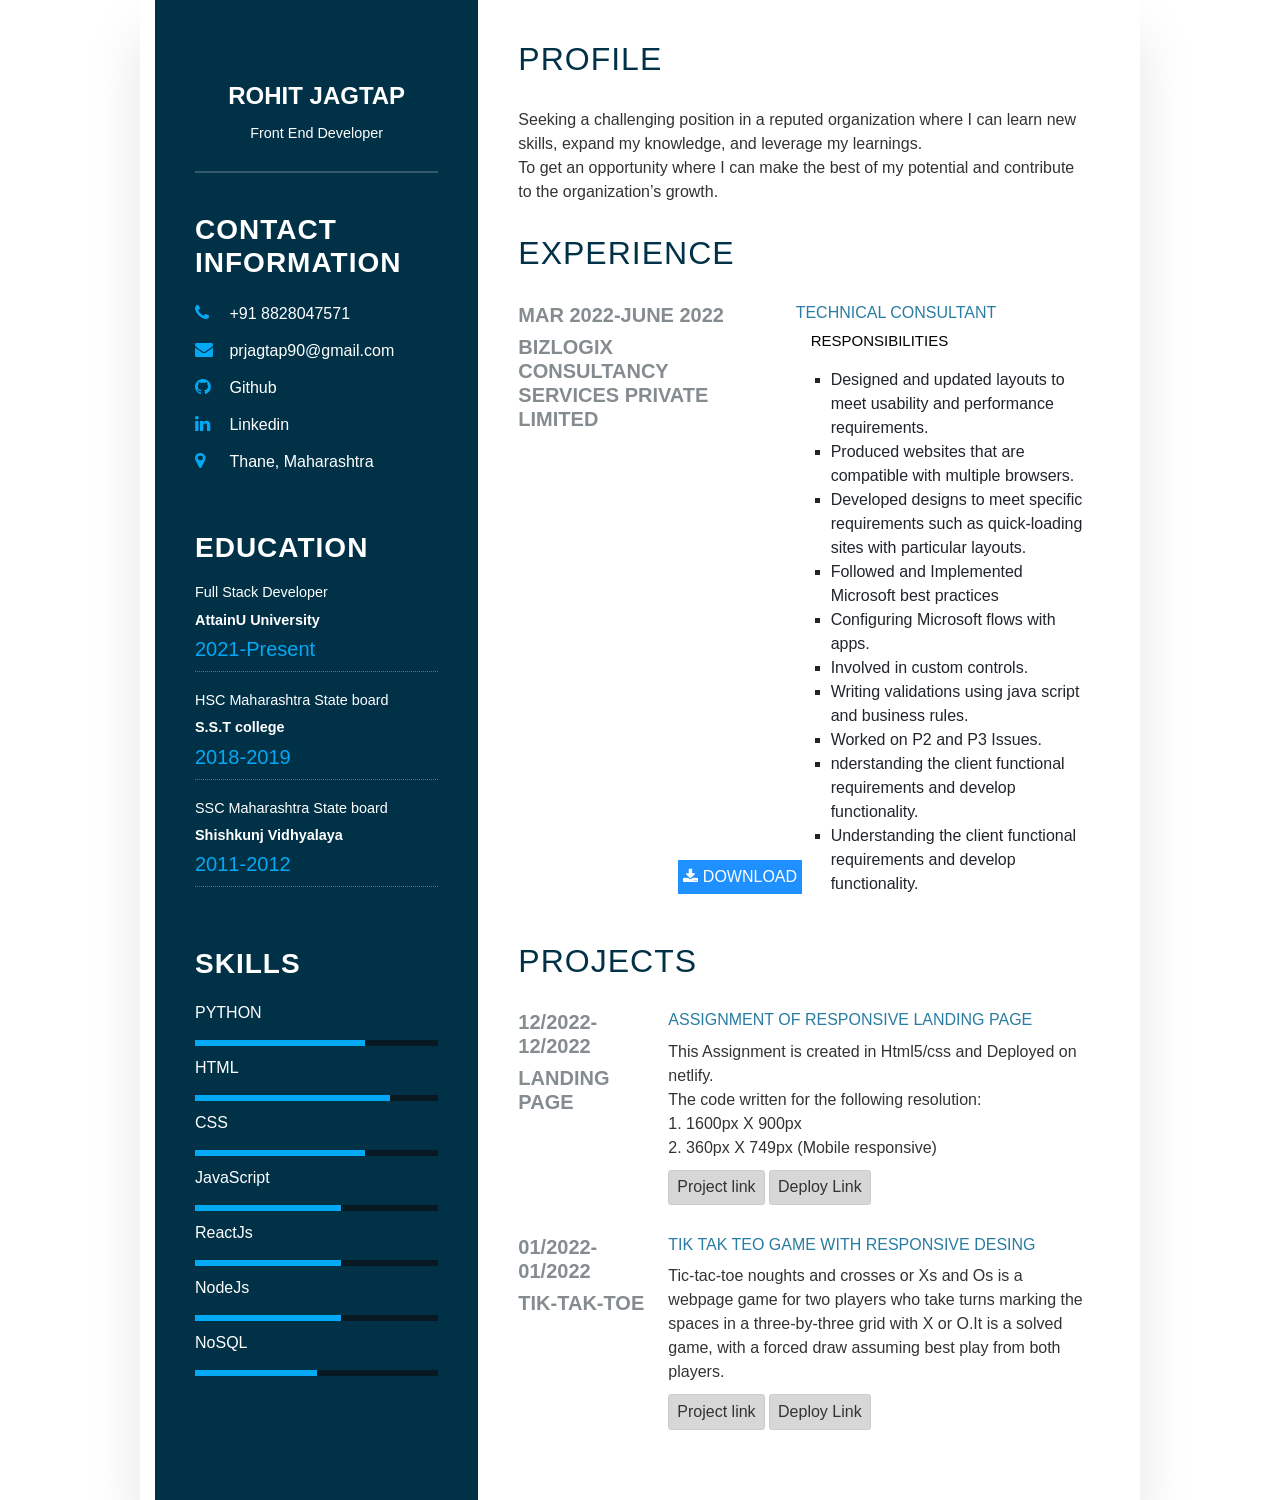
==== commit b3314189: "updated new Assignment" ====
--- a/index.html
+++ b/index.html
@@ -60,20 +60,20 @@
                 <h3 class="title">Education</h3>
                 <ul>
                     <li>
+                        <h4>Full Stack Developer</h4>
+                        <h4>AttainU University</h4>
+                        <h5>2021-Present</h5>
+                    </li>
+                    <li>
+                        <h4>HSC Maharashtra State board</h4>
+                        <h4>S.S.T college</h4>
+                        <h5>2018-2019</h5>
+                    </li>
+                    <li>
                         <h4>SSC Maharashtra State board</h4>
                         <h4>Shishkunj Vidhyalaya</h4>
                         <h5>2011-2012</h5>
                     </li>
-                    <li>
-                        <h4>HSC Maharashtra State board</h4>
-                        <h4>S.S.T college</h4>
-                        <h5>2018-2019</h5>
-                    </li>
-                    <li>
-                        <h4>Full Stack Developer</h4>
-                        <h4>AttainU University</h4>
-                        <h5>2021-Present</h5>
-                    </li>
                 </ul>
             </div>
             <div class="contactInfo skills">
@@ -85,12 +85,12 @@
                             <div style="width:70%"></div>
                         </span>
                     </li>
-                    <li>
+                    <!-- <li>
                         <span class="text">Data Structure And Algorithms</span>
                         <span class="percent">
                             <div style="width:60%"></div>
                         </span>
-                    </li>
+                    </li> -->
                     <li>
                         <span class="text">HTML</span>
                         <span class="percent">
@@ -155,7 +155,8 @@
                         <ul class="pd2">
                             <li>Designed and updated layouts to meet usability and performance requirements.</li>
                             <li>Produced websites that are compatible with multiple browsers.</li>
-                            <li>Developed designs to meet specific requirements such as quick-loading sites with particular layouts.</li>
+                            <li>Developed designs to meet specific requirements such as quick-loading sites with
+                                particular layouts.</li>
                             <li>Followed and Implemented Microsoft best practices</li>
                             <li>Configuring Microsoft flows with apps.</li>
                             <li>Involved in custom controls.</li>
@@ -172,35 +173,40 @@
                 <h2 class="title2">Projects</h2>
                 <div class="box">
                     <div class="year_company">
-                        <h5>08/2022-08/2022</h5>
-                        <h5>Weather App</h5>
+                        <h5>12/2022-12/2022</h5>
+                        <h5>Landing Page</h5>
                     </div>
                     <div class="text">
-                        <h4 class="mt">Weather App</h4>
-                        <p class="mt">This weather app is created in ReactJs and Deployed on netlify. For this weather app, we are fetching data from "OpenWeatherMap" which is a third-party real-time API</p>
+                        <h4 class="mt">Assignment of responsive landing page</h4>
+                        <p class="mt">This Assignment is created in Html5/css and Deployed on netlify. <br>
+                            The code written for the following resolution: <br>
+                            1. 1600px X 900px <br>
+                            2. 360px X 749px (Mobile responsive) <br>
+                        </p>
                         <div class="link">
-                            <a href="https://github.com/Rohit-Jagtap-au19/weatherApp" class="btn"
+                            <a href="https://github.com/Rohit-Jagtap-au19/Addictive-Media-Assignment" class="btn"
                                 target="_blank">Project link</a>
-                            <a href="https://rohitweatherapp.netlify.app/" class="btn" target="_blank">Deploy Link</a>
+                            <a href="https://rpalloys-assignment.netlify.app/" class="btn" target="_blank">Deploy Link</a>
                         </div>
                     </div>
                 </div>
-                
+
                 <div class="box">
                     <div class="year_company">
                         <h5>01/2022-01/2022</h5>
                         <h5>Tik-Tak-Toe</h5>
                     </div>
                     <div class="text">
-                        <h4 class="mt">tik tak teo game with Responsive desing </h4>
-                        <p class="mt">Tic-tac-toe (American English), noughts and crosses (Commonwealth English), or Xs
-                            and Os (Irish English) is a webpage game for two players who take turns marking the
+                        <h4 class="mt">tik tak teo game with Responsive desing</h4>
+                        <p class="mt">Tic-tac-toe noughts and crosses or Xs
+                            and Os is a webpage game for two players who take turns marking the
                             spaces in a three-by-three grid with X or O.It is a solved game, with a forced draw
                             assuming best play from both players.</p>
                         <div class="link">
                             <a href="https://github.com/Rohit-Jagtap-au19/TikTack" class="btn" target="_blank">Project
                                 link</a>
-                            <a href="https://tiktacto.herokuapp.com/ " class="btn" target="_blank">Deploy Link</a>
+                            <a href="https://tik-tak-toe-assignment.netlify.app/" class="btn" target="_blank">Deploy
+                                Link</a>
                         </div>
                     </div>
                 </div>
@@ -210,7 +216,7 @@
 
     </div>
     <div class="get_Resume">
-        <a href="Rohit-Jagtap-FE.pdf" download="Rohit-Jagtap-FE.pdf">
+        <a href="Rohit_FE.pdf" download="Rohit_FE.pdf">
             <button type="button" class='download' style="padding:5px;"><i class="fa fa-download"></i> DOWNLOAD</button>
         </a>
     </div>
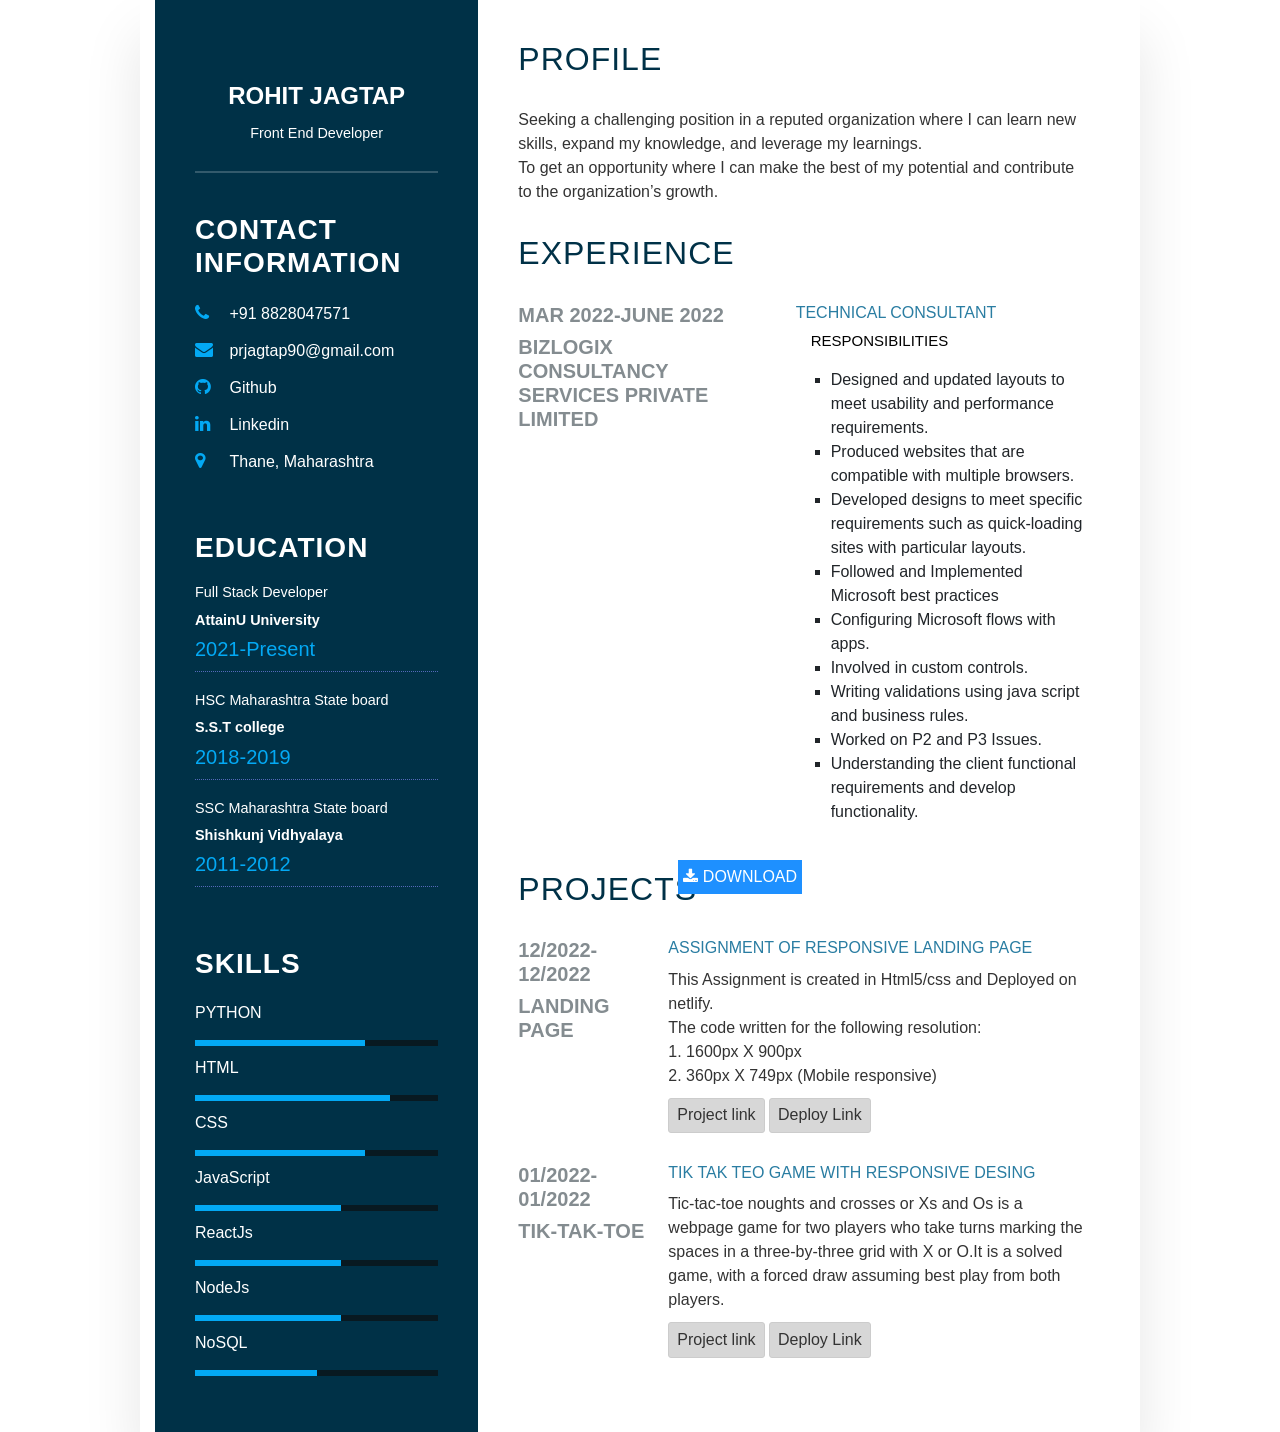
==== commit ec33d5a0: "update" ====
--- a/index.html
+++ b/index.html
@@ -162,7 +162,6 @@
                             <li>Involved in custom controls.</li>
                             <li>Writing validations using java script and business rules.</li>
                             <li>Worked on P2 and P3 Issues.</li>
-                            <li>nderstanding the client functional requirements and develop functionality.</li>
                             <li>Understanding the client functional requirements and develop functionality.</li>
                         </ul>
                     </div>
